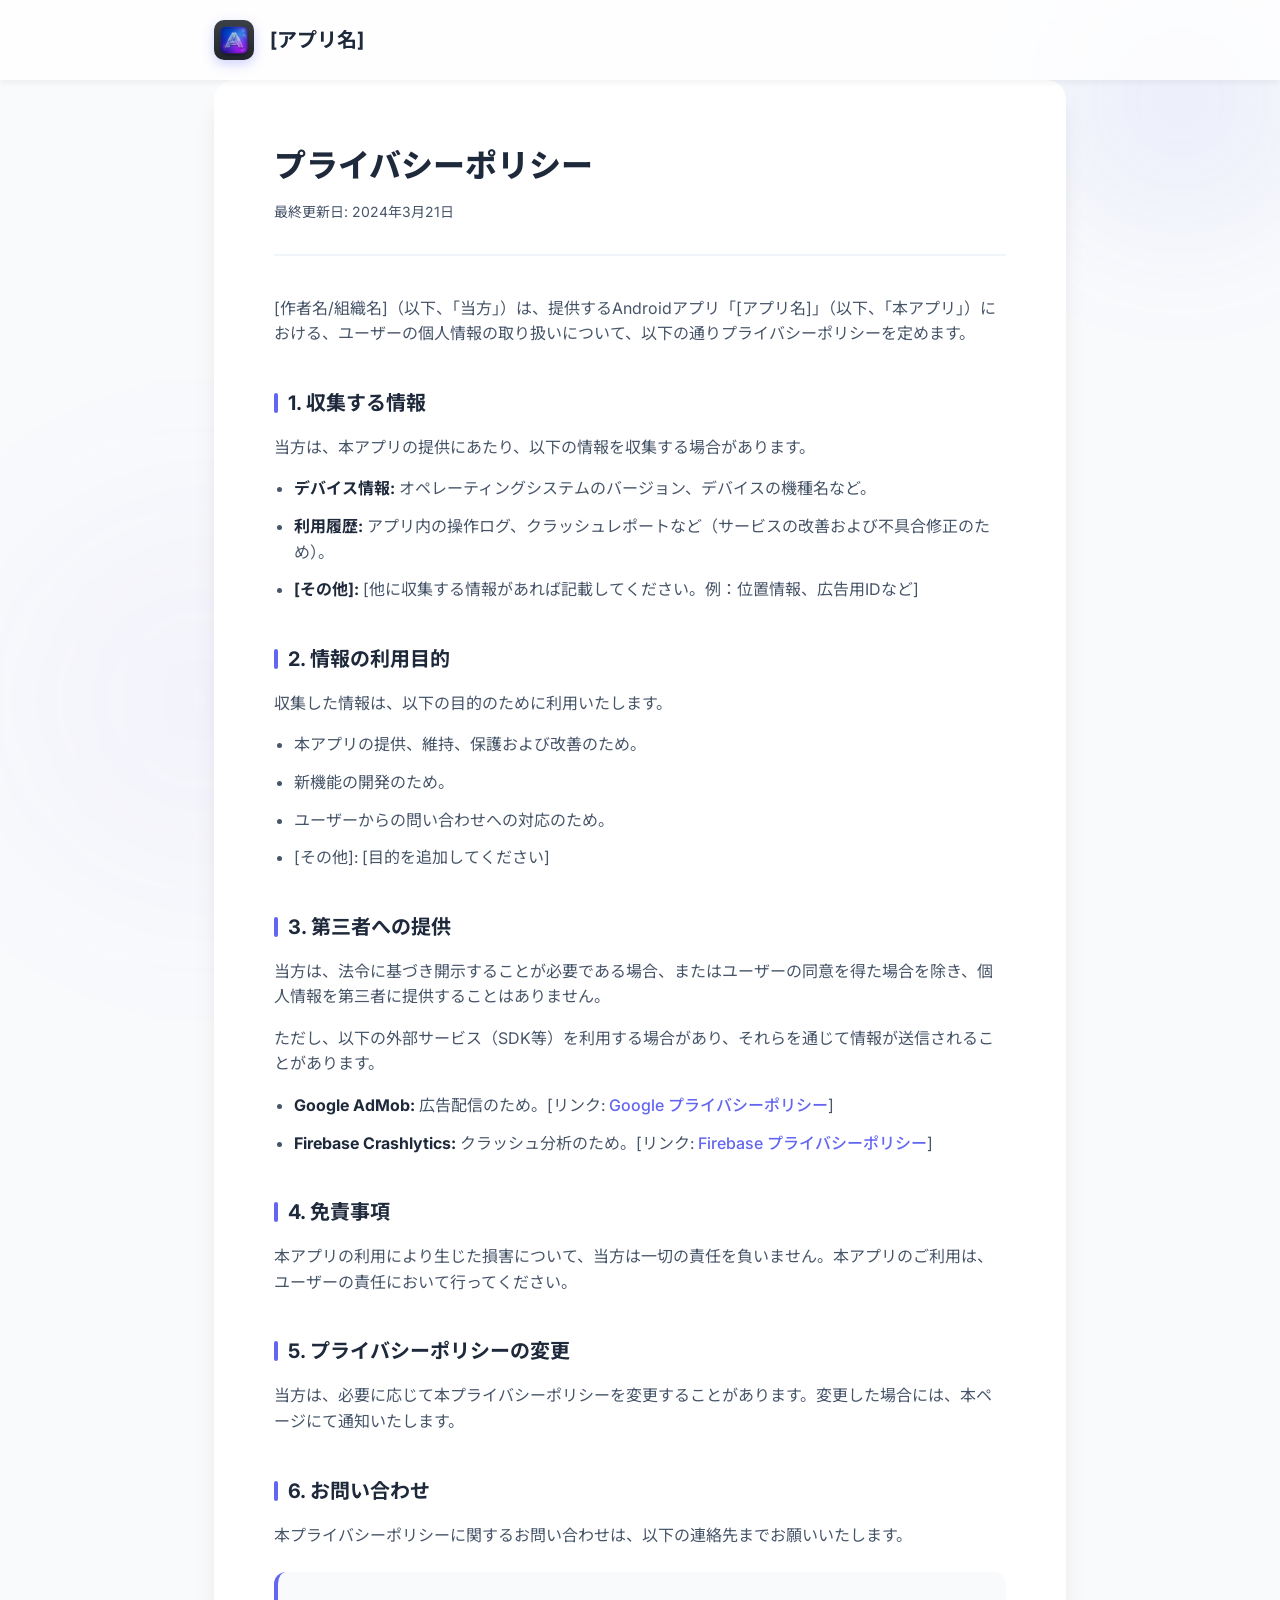
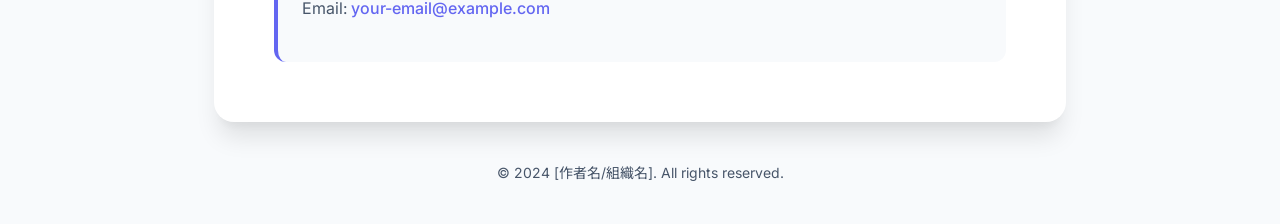
==== docs/index.html @ e9024bb3 "init" ====
<!DOCTYPE html>
<html lang="ja">

<head>
    <meta charset="UTF-8">
    <meta name="viewport" content="width=device-width, initial-scale=1.0">
    <title>プライバシーポリシー | [アプリ名]</title>
    <meta name="description" content="[アプリ名]のプライバシーポリシーです。お客様の情報の取り扱いについて説明します。">
    <link rel="stylesheet" href="style.css">
    <link rel="preconnect" href="https://fonts.googleapis.com">
    <link rel="preconnect" href="https://fonts.gstatic.com" crossorigin>
    <link
        href="https://fonts.googleapis.com/css2?family=Inter:wght@400;500;700&family=Noto+Sans+JP:wght@400;500;700&display=swap"
        rel="stylesheet">
</head>

<body>
    <div class="background-blob"></div>
    <div class="background-blob-2"></div>

    <header>
        <div class="container">
            <div class="logo-container">
                <img src="icon.png" alt="App Icon" class="app-icon">
                <h1 id="site-title">[アプリ名]</h1>
            </div>
        </div>
    </header>

    <main class="container">
        <section class="policy-card">
            <div class="policy-header">
                <h2>プライバシーポリシー</h2>
                <p class="effective-date">最終更新日: 2024年3月21日</p>
            </div>

            <div class="policy-content">
                <p>
                    [作者名/組織名]（以下、「当方」）は、提供するAndroidアプリ「[アプリ名]」（以下、「本アプリ」）における、ユーザーの個人情報の取り扱いについて、以下の通りプライバシーポリシーを定めます。
                </p>

                <h3>1. 収集する情報</h3>
                <p>
                    当方は、本アプリの提供にあたり、以下の情報を収集する場合があります。
                </p>
                <ul>
                    <li><strong>デバイス情報:</strong> オペレーティングシステムのバージョン、デバイスの機種名など。</li>
                    <li><strong>利用履歴:</strong> アプリ内の操作ログ、クラッシュレポートなど（サービスの改善および不具合修正のため）。</li>
                    <li><strong>[その他]:</strong> [他に収集する情報があれば記載してください。例：位置情報、広告用IDなど]</li>
                </ul>

                <h3>2. 情報の利用目的</h3>
                <p>
                    収集した情報は、以下の目的のために利用いたします。
                </p>
                <ul>
                    <li>本アプリの提供、維持、保護および改善のため。</li>
                    <li>新機能の開発のため。</li>
                    <li>ユーザーからの問い合わせへの対応のため。</li>
                    <li>[その他]: [目的を追加してください]</li>
                </ul>

                <h3>3. 第三者への提供</h3>
                <p>
                    当方は、法令に基づき開示することが必要である場合、またはユーザーの同意を得た場合を除き、個人情報を第三者に提供することはありません。
                </p>
                <p>
                    ただし、以下の外部サービス（SDK等）を利用する場合があり、それらを通じて情報が送信されることがあります。
                </p>
                <ul>
                    <li><strong>Google AdMob:</strong> 広告配信のため。[リンク: <a href="https://policies.google.com/privacy"
                            target="_blank">Google プライバシーポリシー</a>]</li>
                    <li><strong>Firebase Crashlytics:</strong> クラッシュ分析のため。[リンク: <a
                            href="https://firebase.google.com/support/privacy" target="_blank">Firebase プライバシーポリシー</a>]
                    </li>
                </ul>

                <h3>4. 免責事項</h3>
                <p>
                    本アプリの利用により生じた損害について、当方は一切の責任を負いません。本アプリのご利用は、ユーザーの責任において行ってください。
                </p>

                <h3>5. プライバシーポリシーの変更</h3>
                <p>
                    当方は、必要に応じて本プライバシーポリシーを変更することがあります。変更した場合には、本ページにて通知いたします。
                </p>

                <h3>6. お問い合わせ</h3>
                <p>
                    本プライバシーポリシーに関するお問い合わせは、以下の連絡先までお願いいたします。
                </p>
                <div class="contact-info">
                    <p>Email: <a href="mailto:your-email@example.com">your-email@example.com</a></p>
                </div>
            </div>
        </section>
    </main>

    <footer>
        <div class="container">
            <p>&copy; 2024 [作者名/組織名]. All rights reserved.</p>
        </div>
    </footer>
</body>

</html>
---- docs/style.css ----
:root {
    --primary-color: #6366f1;
    --primary-hover: #4f46e5;
    --background-color: #f8fafc;
    --card-background: #ffffff;
    --text-primary: #1e293b;
    --text-secondary: #475569;
    --accent-color: #8b5cf6;
    --font-family: 'Inter', 'Noto Sans JP', sans-serif;
}

* {
    margin: 0;
    padding: 0;
    box-sizing: border-box;
}

body {
    font-family: var(--font-family);
    background-color: var(--background-color);
    color: var(--text-primary);
    line-height: 1.6;
    overflow-x: hidden;
    min-height: 100vh;
    display: flex;
    flex-direction: column;
}

/* Background Blobs for specific look */
.background-blob {
    position: fixed;
    top: -100px;
    right: -100px;
    width: 400px;
    height: 400px;
    background: radial-gradient(circle, rgba(99, 102, 241, 0.1) 0%, rgba(99, 102, 241, 0) 70%);
    z-index: -1;
    filter: blur(50px);
}

.background-blob-2 {
    position: fixed;
    bottom: -100px;
    left: -100px;
    width: 600px;
    height: 600px;
    background: radial-gradient(circle, rgba(139, 92, 246, 0.05) 0%, rgba(139, 92, 246, 0) 70%);
    z-index: -1;
    filter: blur(60px);
}

.container {
    max-width: 900px;
    margin: 0 auto;
    padding: 0 24px;
    width: 100%;
}

header {
    background: rgba(255, 255, 255, 0.8);
    backdrop-filter: blur(8px);
    width: 100%;
    padding: 20px 0;
    box-shadow: 0 4px 6px -1px rgba(0, 0, 0, 0.05);
    position: sticky;
    top: 0;
    z-index: 10;
}

.logo-container {
    display: flex;
    align-items: center;
    gap: 16px;
}

.app-icon {
    width: 40px;
    height: 40px;
    border-radius: 10px;
    object-fit: cover;
    box-shadow: 0 4px 12px rgba(99, 102, 241, 0.3);
}

h1 {
    font-size: 20px;
    font-weight: 700;
}

main {
    flex: 1;
    padding: 40px 0;
}

.policy-card {
    background-color: var(--card-background);
    padding: 60px;
    border-radius: 20px;
    box-shadow: 0 20px 25px -5px rgba(0, 0, 0, 0.1), 0 10px 10px -5px rgba(0, 0, 0, 0.04);
}

.policy-header {
    border-bottom: 2px solid #f1f5f9;
    padding-bottom: 30px;
    margin-bottom: 40px;
}

.policy-header h2 {
    font-size: 32px;
    font-weight: 800;
    margin-bottom: 10px;
}

.effective-date {
    color: var(--text-secondary);
    font-size: 14px;
}

.policy-content h3 {
    font-size: 20px;
    font-weight: 700;
    margin: 40px 0 16px;
    color: var(--text-primary);
    position: relative;
    padding-left: 14px;
}

.policy-content h3::before {
    content: '';
    position: absolute;
    left: 0;
    top: 6px;
    bottom: 6px;
    width: 4px;
    background-color: var(--primary-color);
    border-radius: 2px;
}

.policy-content p {
    margin-bottom: 16px;
    color: var(--text-secondary);
}

.policy-content ul {
    margin-bottom: 24px;
    padding-left: 20px;
    color: var(--text-secondary);
}

.policy-content ul li {
    margin-bottom: 12px;
}

.policy-content strong {
    color: var(--text-primary);
}

.policy-content a {
    color: var(--primary-color);
    text-decoration: none;
    font-weight: 500;
    transition: color 0.2s;
}

.policy-content a:hover {
    color: var(--primary-hover);
    text-decoration: underline;
}

.contact-info {
    background-color: #f8fafc;
    padding: 24px;
    border-radius: 12px;
    margin-top: 24px;
    border-left: 4px solid var(--primary-color);
}

footer {
    padding: 40px 0;
    text-align: center;
    color: var(--text-secondary);
    font-size: 14px;
}

@media (max-width: 640px) {
    .policy-card {
        padding: 30px 20px;
    }

    .policy-header h2 {
        font-size: 24px;
    }
}
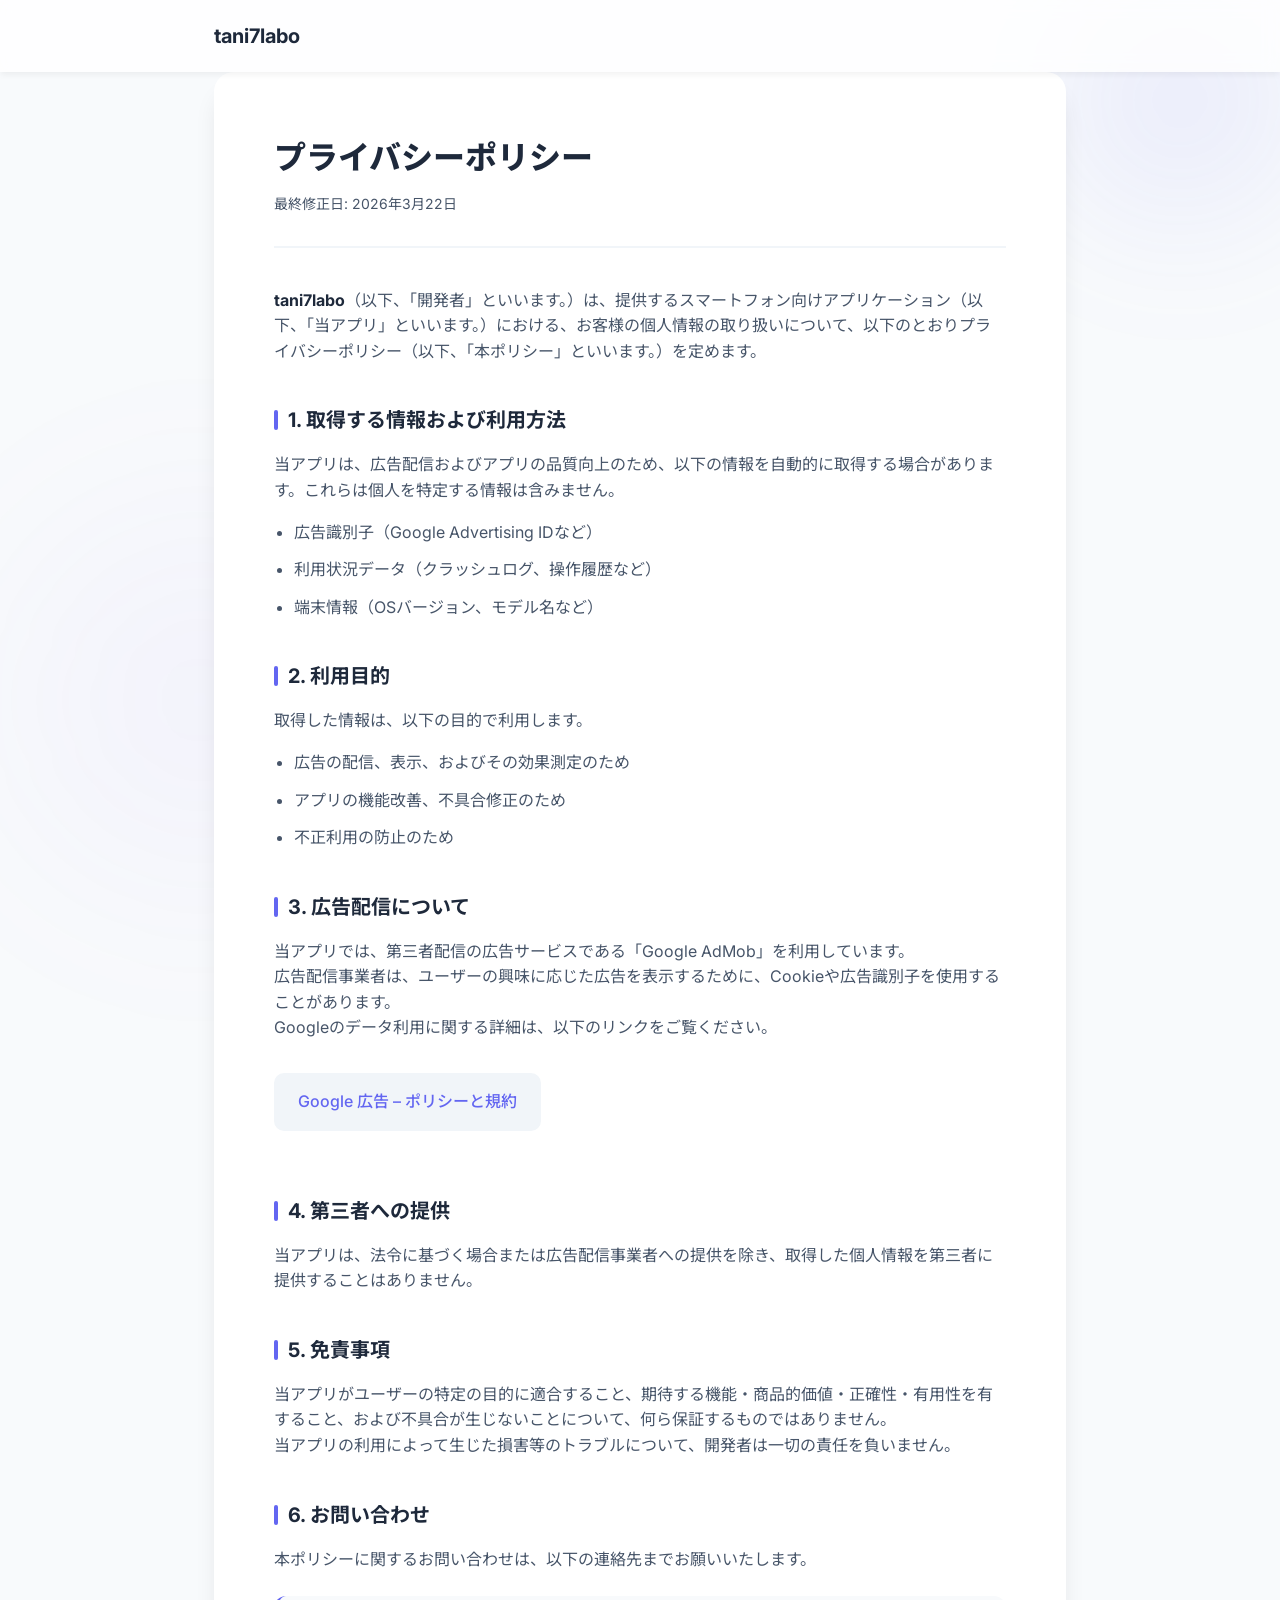
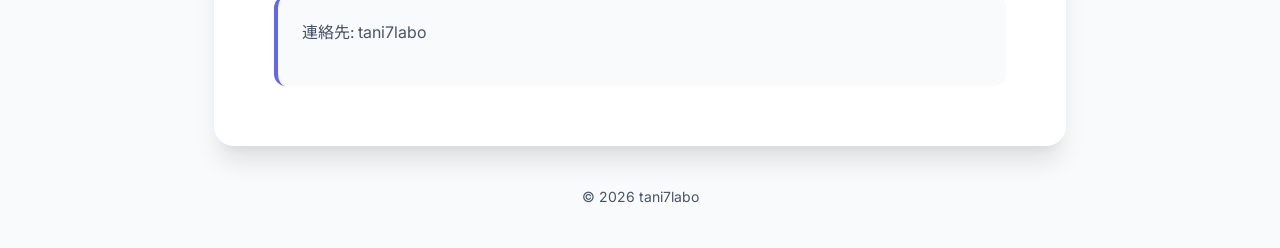
==== commit 43a56281: "fix" ====
--- a/docs/index.html
+++ b/docs/index.html
@@ -4,8 +4,8 @@
 <head>
     <meta charset="UTF-8">
     <meta name="viewport" content="width=device-width, initial-scale=1.0">
-    <title>プライバシーポリシー | [アプリ名]</title>
-    <meta name="description" content="[アプリ名]のプライバシーポリシーです。お客様の情報の取り扱いについて説明します。">
+    <title>プライバシーポリシー - tani7labo</title>
+    <meta name="description" content="tani7laboが提供するアプリのプライバシーポリシーです。お客様の情報の取り扱いについて説明します。">
     <link rel="stylesheet" href="style.css">
     <link rel="preconnect" href="https://fonts.googleapis.com">
     <link rel="preconnect" href="https://fonts.gstatic.com" crossorigin>
@@ -21,8 +21,7 @@
     <header>
         <div class="container">
             <div class="logo-container">
-                <img src="icon.png" alt="App Icon" class="app-icon">
-                <h1 id="site-title">[アプリ名]</h1>
+                <h1 id="site-title">tani7labo</h1>
             </div>
         </div>
     </header>
@@ -31,66 +30,61 @@
         <section class="policy-card">
             <div class="policy-header">
                 <h2>プライバシーポリシー</h2>
-                <p class="effective-date">最終更新日: 2024年3月21日</p>
+                <p class="effective-date">最終修正日: 2026年3月22日</p>
             </div>
 
             <div class="policy-content">
                 <p>
-                    [作者名/組織名]（以下、「当方」）は、提供するAndroidアプリ「[アプリ名]」（以下、「本アプリ」）における、ユーザーの個人情報の取り扱いについて、以下の通りプライバシーポリシーを定めます。
+                    <strong>tani7labo</strong>（以下、「開発者」といいます。）は、提供するスマートフォン向けアプリケーション（以下、「当アプリ」といいます。）における、お客様の個人情報の取り扱いについて、以下のとおりプライバシーポリシー（以下、「本ポリシー」といいます。）を定めます。
                 </p>
 
-                <h3>1. 収集する情報</h3>
+                <h3>1. 取得する情報および利用方法</h3>
                 <p>
-                    当方は、本アプリの提供にあたり、以下の情報を収集する場合があります。
+                    当アプリは、広告配信およびアプリの品質向上のため、以下の情報を自動的に取得する場合があります。これらは個人を特定する情報は含みません。
                 </p>
                 <ul>
-                    <li><strong>デバイス情報:</strong> オペレーティングシステムのバージョン、デバイスの機種名など。</li>
-                    <li><strong>利用履歴:</strong> アプリ内の操作ログ、クラッシュレポートなど（サービスの改善および不具合修正のため）。</li>
-                    <li><strong>[その他]:</strong> [他に収集する情報があれば記載してください。例：位置情報、広告用IDなど]</li>
+                    <li>広告識別子（Google Advertising IDなど）</li>
+                    <li>利用状況データ（クラッシュログ、操作履歴など）</li>
+                    <li>端末情報（OSバージョン、モデル名など）</li>
                 </ul>
 
-                <h3>2. 情報の利用目的</h3>
+                <h3>2. 利用目的</h3>
                 <p>
-                    収集した情報は、以下の目的のために利用いたします。
+                    取得した情報は、以下の目的で利用します。
                 </p>
                 <ul>
-                    <li>本アプリの提供、維持、保護および改善のため。</li>
-                    <li>新機能の開発のため。</li>
-                    <li>ユーザーからの問い合わせへの対応のため。</li>
-                    <li>[その他]: [目的を追加してください]</li>
+                    <li>広告の配信、表示、およびその効果測定のため</li>
+                    <li>アプリの機能改善、不具合修正のため</li>
+                    <li>不正利用の防止のため</li>
                 </ul>
 
-                <h3>3. 第三者への提供</h3>
+                <h3>3. 広告配信について</h3>
                 <p>
-                    当方は、法令に基づき開示することが必要である場合、またはユーザーの同意を得た場合を除き、個人情報を第三者に提供することはありません。
+                    当アプリでは、第三者配信の広告サービスである「Google AdMob」を利用しています。<br>
+                    広告配信事業者は、ユーザーの興味に応じた広告を表示するために、Cookieや広告識別子を使用することがあります。<br>
+                    Googleのデータ利用に関する詳細は、以下のリンクをご覧ください。
                 </p>
+                <div class="link-card">
+                    <a href="https://policies.google.com/technologies/ads?hl=ja" target="_blank">Google 広告 – ポリシーと規約</a>
+                </div>
+
+                <h3>4. 第三者への提供</h3>
                 <p>
-                    ただし、以下の外部サービス（SDK等）を利用する場合があり、それらを通じて情報が送信されることがあります。
-                </p>
-                <ul>
-                    <li><strong>Google AdMob:</strong> 広告配信のため。[リンク: <a href="https://policies.google.com/privacy"
-                            target="_blank">Google プライバシーポリシー</a>]</li>
-                    <li><strong>Firebase Crashlytics:</strong> クラッシュ分析のため。[リンク: <a
-                            href="https://firebase.google.com/support/privacy" target="_blank">Firebase プライバシーポリシー</a>]
-                    </li>
-                </ul>
-
-                <h3>4. 免責事項</h3>
-                <p>
-                    本アプリの利用により生じた損害について、当方は一切の責任を負いません。本アプリのご利用は、ユーザーの責任において行ってください。
+                    当アプリは、法令に基づく場合または広告配信事業者への提供を除き、取得した個人情報を第三者に提供することはありません。
                 </p>
 
-                <h3>5. プライバシーポリシーの変更</h3>
+                <h3>5. 免責事項</h3>
                 <p>
-                    当方は、必要に応じて本プライバシーポリシーを変更することがあります。変更した場合には、本ページにて通知いたします。
+                    当アプリがユーザーの特定の目的に適合すること、期待する機能・商品的価値・正確性・有用性を有すること、および不具合が生じないことについて、何ら保証するものではありません。<br>
+                    当アプリの利用によって生じた損害等のトラブルについて、開発者は一切の責任を負いません。
                 </p>
 
                 <h3>6. お問い合わせ</h3>
                 <p>
-                    本プライバシーポリシーに関するお問い合わせは、以下の連絡先までお願いいたします。
+                    本ポリシーに関するお問い合わせは、以下の連絡先までお願いいたします。
                 </p>
                 <div class="contact-info">
-                    <p>Email: <a href="mailto:your-email@example.com">your-email@example.com</a></p>
+                    <p>連絡先: tani7labo</p>
                 </div>
             </div>
         </section>
@@ -98,7 +92,7 @@
 
     <footer>
         <div class="container">
-            <p>&copy; 2024 [作者名/組織名]. All rights reserved.</p>
+            <p>&copy; 2026 tani7labo</p>
         </div>
     </footer>
 </body>
--- a/docs/style.css
+++ b/docs/style.css
@@ -166,6 +166,20 @@
     text-decoration: underline;
 }
 
+.link-card {
+    background-color: #f1f5f9;
+    padding: 16px 24px;
+    border-radius: 10px;
+    margin: 16px 0 24px;
+    display: inline-block;
+    transition: transform 0.2s, background-color 0.2s;
+}
+
+.link-card:hover {
+    transform: translateY(-2px);
+    background-color: #e2e8f0;
+}
+
 .contact-info {
     background-color: #f8fafc;
     padding: 24px;
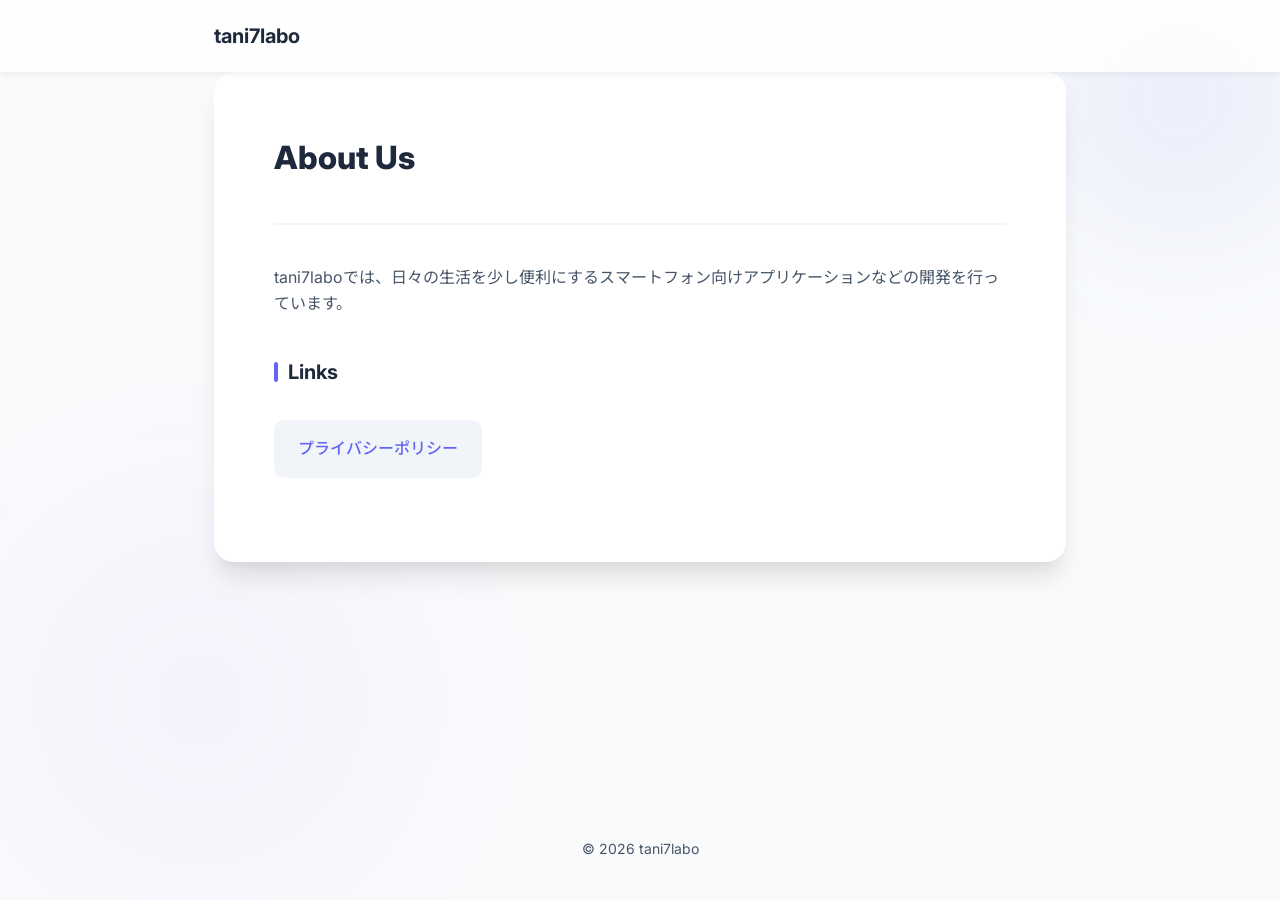
==== commit 4bdec147: "fix" ====
--- a/docs/index.html
+++ b/docs/index.html
@@ -4,8 +4,8 @@
 <head>
     <meta charset="UTF-8">
     <meta name="viewport" content="width=device-width, initial-scale=1.0">
-    <title>プライバシーポリシー - tani7labo</title>
-    <meta name="description" content="tani7laboが提供するアプリのプライバシーポリシーです。お客様の情報の取り扱いについて説明します。">
+    <title>tani7labo</title>
+    <meta name="description" content="tani7laboの公式サイトです。スマートフォン向けアプリなどを開発しています。">
     <link rel="stylesheet" href="style.css">
     <link rel="preconnect" href="https://fonts.googleapis.com">
     <link rel="preconnect" href="https://fonts.gstatic.com" crossorigin>
@@ -29,62 +29,17 @@
     <main class="container">
         <section class="policy-card">
             <div class="policy-header">
-                <h2>プライバシーポリシー</h2>
-                <p class="effective-date">最終修正日: 2026年3月22日</p>
+                <h2>About Us</h2>
             </div>
 
             <div class="policy-content">
                 <p>
-                    <strong>tani7labo</strong>（以下、「開発者」といいます。）は、提供するスマートフォン向けアプリケーション（以下、「当アプリ」といいます。）における、お客様の個人情報の取り扱いについて、以下のとおりプライバシーポリシー（以下、「本ポリシー」といいます。）を定めます。
+                    tani7laboでは、日々の生活を少し便利にするスマートフォン向けアプリケーションなどの開発を行っています。
                 </p>
 
-                <h3>1. 取得する情報および利用方法</h3>
-                <p>
-                    当アプリは、広告配信およびアプリの品質向上のため、以下の情報を自動的に取得する場合があります。これらは個人を特定する情報は含みません。
-                </p>
-                <ul>
-                    <li>広告識別子（Google Advertising IDなど）</li>
-                    <li>利用状況データ（クラッシュログ、操作履歴など）</li>
-                    <li>端末情報（OSバージョン、モデル名など）</li>
-                </ul>
-
-                <h3>2. 利用目的</h3>
-                <p>
-                    取得した情報は、以下の目的で利用します。
-                </p>
-                <ul>
-                    <li>広告の配信、表示、およびその効果測定のため</li>
-                    <li>アプリの機能改善、不具合修正のため</li>
-                    <li>不正利用の防止のため</li>
-                </ul>
-
-                <h3>3. 広告配信について</h3>
-                <p>
-                    当アプリでは、第三者配信の広告サービスである「Google AdMob」を利用しています。<br>
-                    広告配信事業者は、ユーザーの興味に応じた広告を表示するために、Cookieや広告識別子を使用することがあります。<br>
-                    Googleのデータ利用に関する詳細は、以下のリンクをご覧ください。
-                </p>
+                <h3>Links</h3>
                 <div class="link-card">
-                    <a href="https://policies.google.com/technologies/ads?hl=ja" target="_blank">Google 広告 – ポリシーと規約</a>
-                </div>
-
-                <h3>4. 第三者への提供</h3>
-                <p>
-                    当アプリは、法令に基づく場合または広告配信事業者への提供を除き、取得した個人情報を第三者に提供することはありません。
-                </p>
-
-                <h3>5. 免責事項</h3>
-                <p>
-                    当アプリがユーザーの特定の目的に適合すること、期待する機能・商品的価値・正確性・有用性を有すること、および不具合が生じないことについて、何ら保証するものではありません。<br>
-                    当アプリの利用によって生じた損害等のトラブルについて、開発者は一切の責任を負いません。
-                </p>
-
-                <h3>6. お問い合わせ</h3>
-                <p>
-                    本ポリシーに関するお問い合わせは、以下の連絡先までお願いいたします。
-                </p>
-                <div class="contact-info">
-                    <p>連絡先: tani7labo</p>
+                    <a href="privacy.html">プライバシーポリシー</a>
                 </div>
             </div>
         </section>
@@ -97,4 +52,4 @@
     </footer>
 </body>
 
-</html>+</html>
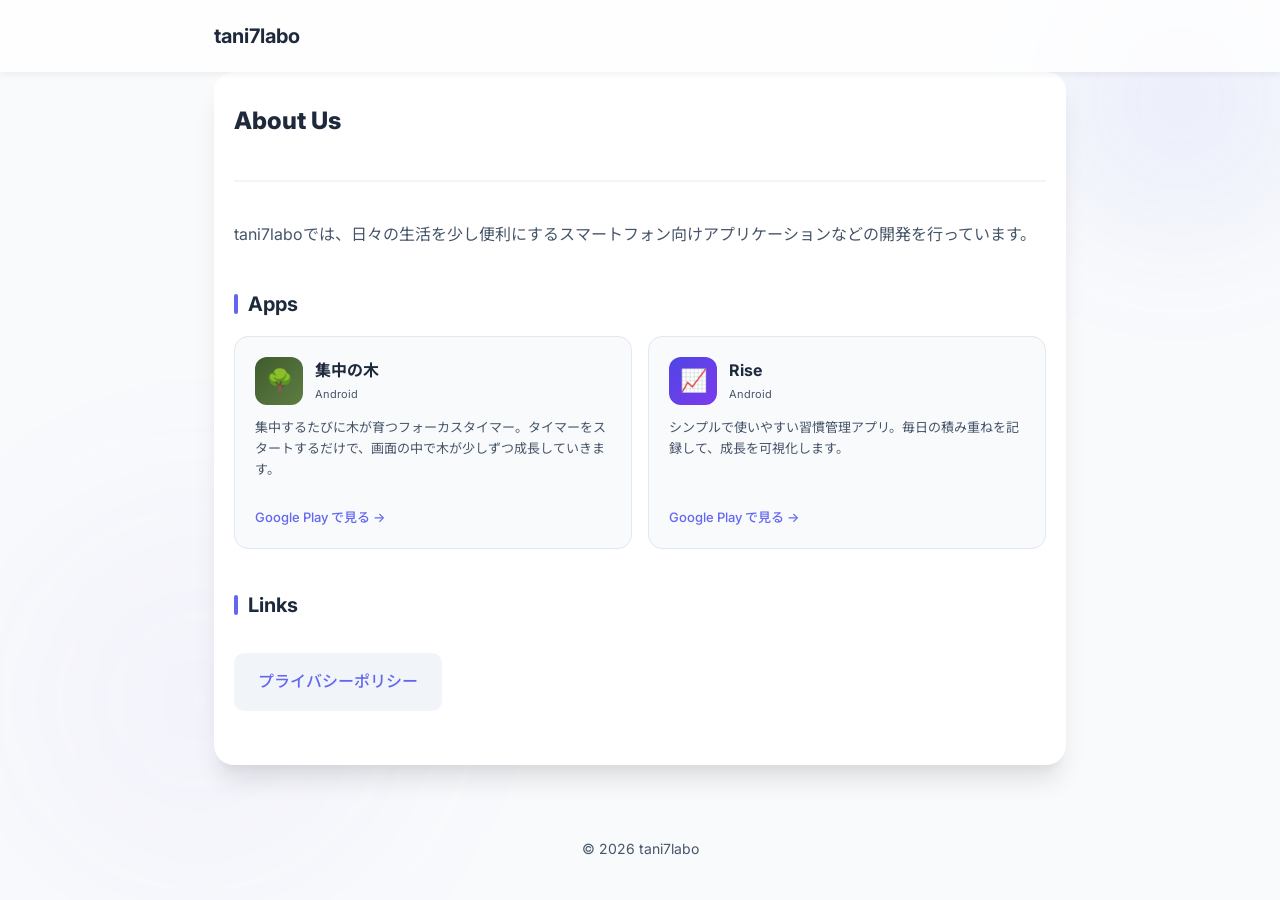
==== commit f9596c33: "Add app showcase section to top page Co-Authored-By: Claude Sonnet 4.6 <noreply@anthropic.com>" ====
--- a/docs/index.html
+++ b/docs/index.html
@@ -37,6 +37,36 @@
                     tani7laboでは、日々の生活を少し便利にするスマートフォン向けアプリケーションなどの開発を行っています。
                 </p>
 
+                <h3>Apps</h3>
+                <div class="app-grid">
+                    <div class="app-card">
+                        <div class="app-card-header">
+                            <div class="app-card-icon" style="background: linear-gradient(135deg, #3F5B2C, #5E7E44);">🌳</div>
+                            <div>
+                                <div class="app-card-name">集中の木</div>
+                                <div class="app-card-platform">Android</div>
+                            </div>
+                        </div>
+                        <p class="app-card-desc">集中するたびに木が育つフォーカスタイマー。タイマーをスタートするだけで、画面の中で木が少しずつ成長していきます。</p>
+                        <a class="app-store-btn" href="https://play.google.com/store/apps/details?id=com.tani7labo.ontree" target="_blank" rel="noopener">
+                            Google Play で見る →
+                        </a>
+                    </div>
+                    <div class="app-card">
+                        <div class="app-card-header">
+                            <div class="app-card-icon" style="background: linear-gradient(135deg, #4f46e5, #7c3aed);">📈</div>
+                            <div>
+                                <div class="app-card-name">Rise</div>
+                                <div class="app-card-platform">Android</div>
+                            </div>
+                        </div>
+                        <p class="app-card-desc">シンプルで使いやすい習慣管理アプリ。毎日の積み重ねを記録して、成長を可視化します。</p>
+                        <a class="app-store-btn" href="https://play.google.com/store/apps/details?id=com.tani7labo.rise" target="_blank" rel="noopener">
+                            Google Play で見る →
+                        </a>
+                    </div>
+                </div>
+
                 <h3>Links</h3>
                 <div class="link-card">
                     <a href="privacy.html">プライバシーポリシー</a>
--- a/docs/style.css
+++ b/docs/style.css
@@ -195,7 +195,84 @@
     font-size: 14px;
 }
 
+.app-grid {
+    display: grid;
+    grid-template-columns: 1fr 1fr;
+    gap: 16px;
+    margin: 16px 0 32px;
+}
+
+.app-card {
+    background: #f8fafc;
+    border: 1px solid #e2e8f0;
+    border-radius: 14px;
+    padding: 20px;
+    display: flex;
+    flex-direction: column;
+    gap: 12px;
+    transition: transform 0.2s, box-shadow 0.2s;
+}
+
+.app-card:hover {
+    transform: translateY(-2px);
+    box-shadow: 0 8px 20px rgba(0,0,0,0.08);
+}
+
+.app-card-header {
+    display: flex;
+    align-items: center;
+    gap: 12px;
+}
+
+.app-card-icon {
+    width: 48px;
+    height: 48px;
+    border-radius: 12px;
+    display: flex;
+    align-items: center;
+    justify-content: center;
+    font-size: 22px;
+    flex-shrink: 0;
+}
+
+.app-card-name {
+    font-weight: 700;
+    font-size: 16px;
+    color: var(--text-primary);
+}
+
+.app-card-platform {
+    font-size: 11px;
+    color: var(--text-secondary);
+    margin-top: 2px;
+}
+
+.app-card-desc {
+    font-size: 13px;
+    color: var(--text-secondary);
+    line-height: 1.6;
+    flex: 1;
+    margin: 0;
+}
+
+.app-store-btn {
+    display: inline-block;
+    font-size: 13px;
+    font-weight: 500;
+    color: var(--primary-color);
+    text-decoration: none;
+    transition: color 0.2s;
+}
+
+.app-store-btn:hover {
+    color: var(--primary-hover);
+}
+
 @media (max-width: 640px) {
+    .app-grid {
+        grid-template-columns: 1fr;
+    }
+}
     .policy-card {
         padding: 30px 20px;
     }
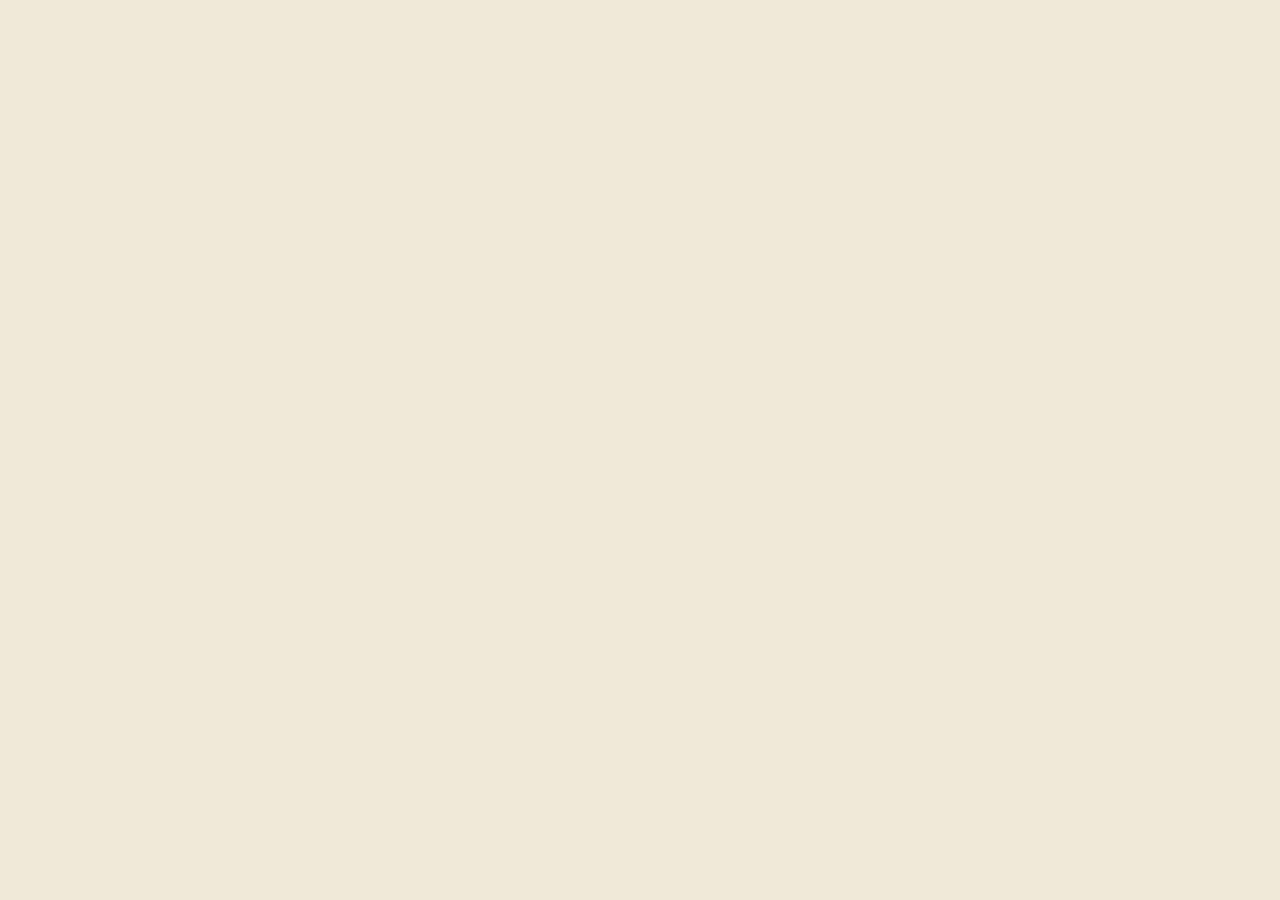
==== commit 6a76ad65: "Redesign landing page with Lab Notebook style Co-Authored-By: Claude Sonnet 4.6 <noreply@anthropic.c" ====
--- a/docs/index.html
+++ b/docs/index.html
@@ -1,85 +1,33 @@
 <!DOCTYPE html>
 <html lang="ja">
+<head>
+<meta charset="UTF-8">
+<title>Tani7Labo</title>
+<meta name="viewport" content="width=device-width, initial-scale=1.0">
+<meta name="description" content="日々の暮らしに、少しだけ静かな手応えを足す道具を作っています。">
+<link rel="preconnect" href="https://fonts.googleapis.com">
+<link rel="preconnect" href="https://fonts.gstatic.com" crossorigin>
+<link href="https://fonts.googleapis.com/css2?family=Newsreader:ital,wght@0,400;0,500;0,600;1,400;1,500&family=Noto+Sans+JP:wght@300;400;500;600;700&family=Noto+Serif+JP:wght@400;500;600&family=Inter+Tight:wght@400;500;600&family=JetBrains+Mono:wght@400;500&display=swap" rel="stylesheet">
+<style>
+  html, body { margin: 0; padding: 0; background: #f0e9d8; }
+  body { font-family: "Inter Tight", "Noto Sans JP", system-ui, sans-serif; }
+  #root { width: 100%; min-height: 100vh; }
+</style>
+</head>
+<body>
+<div id="root"></div>
 
-<head>
-    <meta charset="UTF-8">
-    <meta name="viewport" content="width=device-width, initial-scale=1.0">
-    <title>tani7labo</title>
-    <meta name="description" content="tani7laboの公式サイトです。スマートフォン向けアプリなどを開発しています。">
-    <link rel="stylesheet" href="style.css">
-    <link rel="preconnect" href="https://fonts.googleapis.com">
-    <link rel="preconnect" href="https://fonts.gstatic.com" crossorigin>
-    <link
-        href="https://fonts.googleapis.com/css2?family=Inter:wght@400;500;700&family=Noto+Sans+JP:wght@400;500;700&display=swap"
-        rel="stylesheet">
-</head>
+<script src="https://unpkg.com/react@18.3.1/umd/react.development.js" integrity="sha384-hD6/rw4ppMLGNu3tX5cjIb+uRZ7UkRJ6BPkLpg4hAu/6onKUg4lLsHAs9EBPT82L" crossorigin="anonymous"></script>
+<script src="https://unpkg.com/react-dom@18.3.1/umd/react-dom.development.js" integrity="sha384-u6aeetuaXnQ38mYT8rp6sbXaQe3NL9t+IBXmnYxwkUI2Hw4bsp2Wvmx4yRQF1uAm" crossorigin="anonymous"></script>
+<script src="https://unpkg.com/@babel/standalone@7.29.0/babel.min.js" integrity="sha384-m08KidiNqLdpJqLq95G/LEi8Qvjl/xUYll3QILypMoQ65QorJ9Lvtp2RXYGBFj1y" crossorigin="anonymous"></script>
 
-<body>
-    <div class="background-blob"></div>
-    <div class="background-blob-2"></div>
+<script type="text/babel" src="data.jsx"></script>
+<script type="text/babel" src="app-modal.jsx"></script>
+<script type="text/babel" src="variation-c.jsx"></script>
 
-    <header>
-        <div class="container">
-            <div class="logo-container">
-                <h1 id="site-title">tani7labo</h1>
-            </div>
-        </div>
-    </header>
+<script type="text/babel">
+ReactDOM.createRoot(document.getElementById('root')).render(<VariationC />);
+</script>
 
-    <main class="container">
-        <section class="policy-card">
-            <div class="policy-header">
-                <h2>About Us</h2>
-            </div>
-
-            <div class="policy-content">
-                <p>
-                    tani7laboでは、日々の生活を少し便利にするスマートフォン向けアプリケーションなどの開発を行っています。
-                </p>
-
-                <h3>Apps</h3>
-                <div class="app-grid">
-                    <div class="app-card">
-                        <div class="app-card-header">
-                            <div class="app-card-icon" style="background: linear-gradient(135deg, #3F5B2C, #5E7E44);">🌳</div>
-                            <div>
-                                <div class="app-card-name">集中の木</div>
-                                <div class="app-card-platform">Android</div>
-                            </div>
-                        </div>
-                        <p class="app-card-desc">集中するたびに木が育つフォーカスタイマー。タイマーをスタートするだけで、画面の中で木が少しずつ成長していきます。</p>
-                        <a class="app-store-btn" href="https://play.google.com/store/apps/details?id=com.tani7labo.ontree" target="_blank" rel="noopener">
-                            Google Play で見る →
-                        </a>
-                    </div>
-                    <div class="app-card">
-                        <div class="app-card-header">
-                            <div class="app-card-icon" style="background: linear-gradient(135deg, #4f46e5, #7c3aed);">📈</div>
-                            <div>
-                                <div class="app-card-name">Rise</div>
-                                <div class="app-card-platform">Android</div>
-                            </div>
-                        </div>
-                        <p class="app-card-desc">シンプルで使いやすい習慣管理アプリ。毎日の積み重ねを記録して、成長を可視化します。</p>
-                        <a class="app-store-btn" href="https://play.google.com/store/apps/details?id=com.tani7labo.rise" target="_blank" rel="noopener">
-                            Google Play で見る →
-                        </a>
-                    </div>
-                </div>
-
-                <h3>Links</h3>
-                <div class="link-card">
-                    <a href="privacy.html">プライバシーポリシー</a>
-                </div>
-            </div>
-        </section>
-    </main>
-
-    <footer>
-        <div class="container">
-            <p>&copy; 2026 tani7labo</p>
-        </div>
-    </footer>
 </body>
-
 </html>
